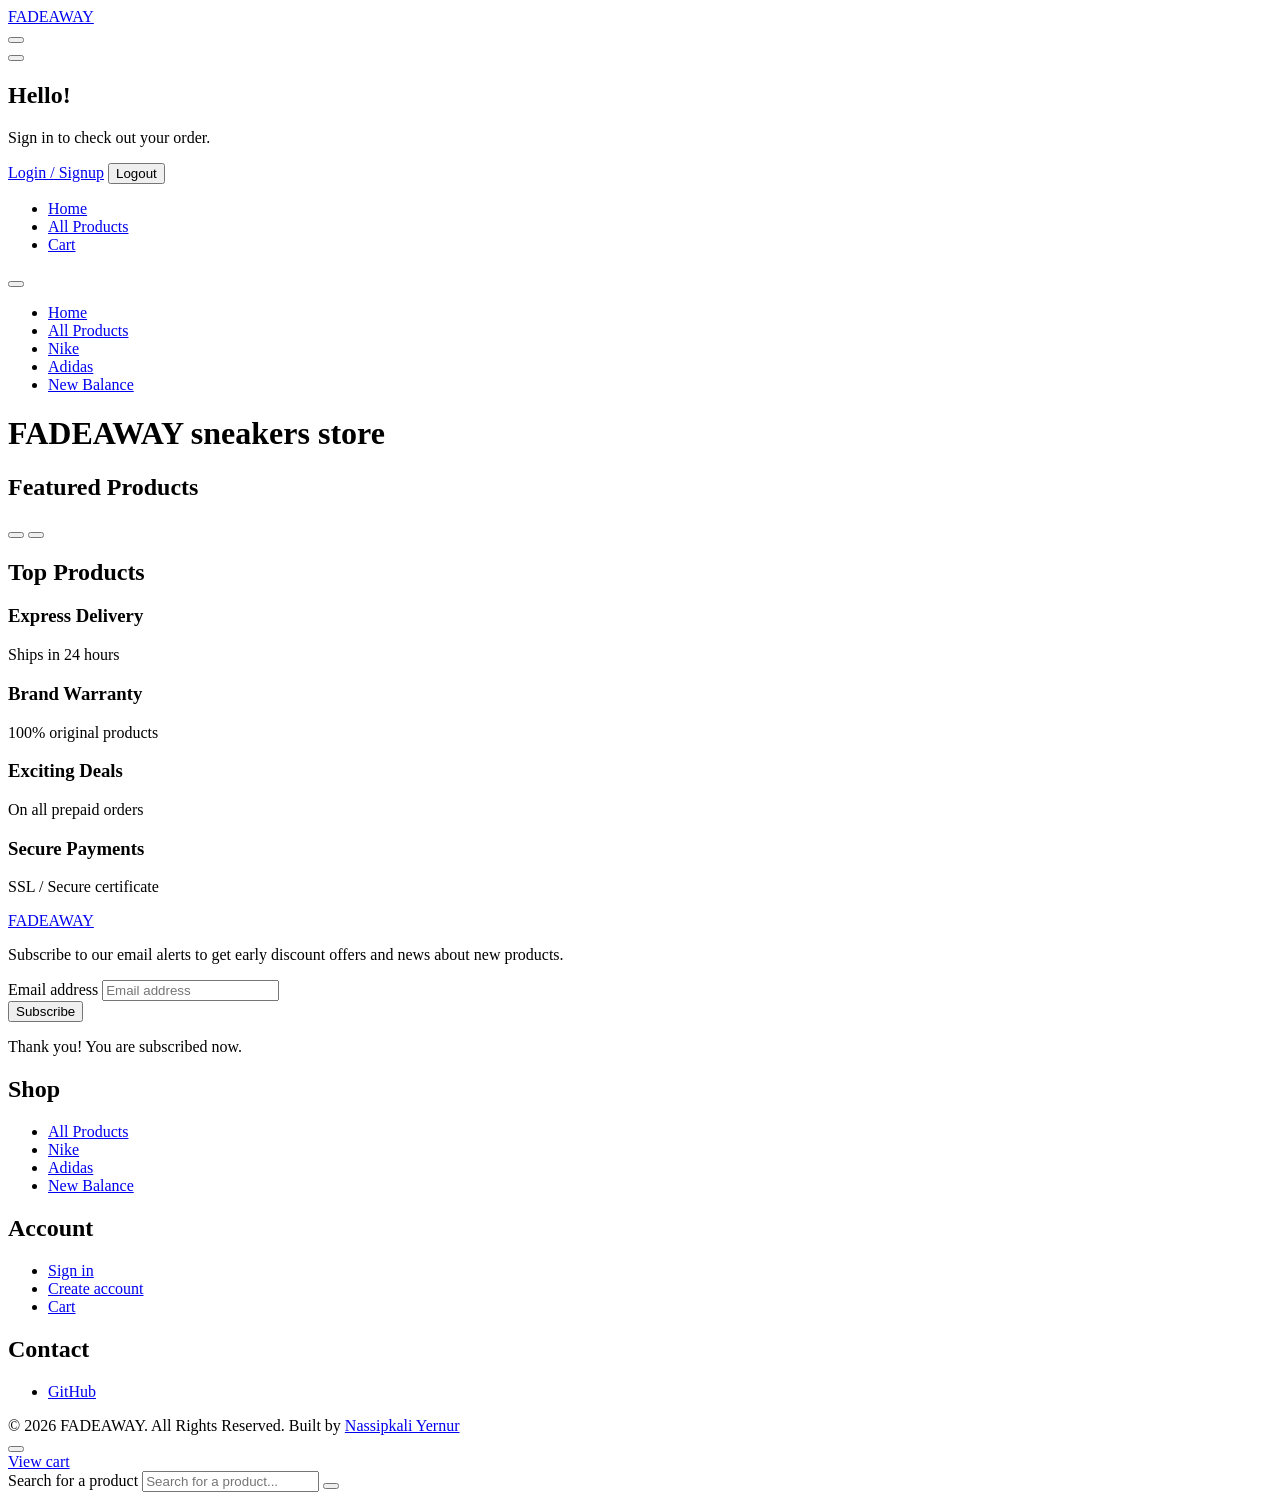
==== fadeaway/index.html @ a8bfda92 "Add home page with carousel and featured products" ====
<!DOCTYPE html>
<html lang="en">
<head>
    <meta charset="UTF-8">
    <meta name="viewport" content="width=device-width, initial-scale=1.0">
    <title>FADEAWAY | Sneakers Store</title>
    <meta name="description" content="FADEAWAY is an online store of original Nike, Adidas and New Balance sneakers.">
    <link rel="icon" href="images/favicon.svg" type="image/svg+xml">
    <link rel="stylesheet" href="lib/bootstrap.min.css">
    <link rel="stylesheet" href="lib/bootstrap-icons.min.css">
    <link rel="stylesheet" href="css/style.css">
</head>
<body class="home">
    <header id="header" class="site-header fixed-top">
        <nav class="navbar navbar-expand-lg p-0">
            <div class="container">
                <a class="navbar-brand logo" href="index.html">FADEAWAY</a>

                <div class="header-icons ms-auto order-lg-3">
                    <button type="button" class="icon-btn" data-bs-toggle="modal" data-bs-target="#searchModal" aria-label="Search">
                        <i class="bi bi-search"></i>
                    </button>
                    <a class="icon-btn" href="cart.html" aria-label="Cart">
                        <i class="bi bi-cart3"></i>
                        <span class="cart-badge" id="cartBadge" style="display: none;">0</span>
                    </a>
                    <div class="dropdown">
                        <button type="button" class="icon-btn" data-bs-toggle="dropdown" aria-expanded="false" aria-label="Account">
                            <i class="bi bi-person"></i>
                        </button>
                        <div class="dropdown-menu dropdown-menu-end user-menu">
                            <h2 id="userGreeting">Hello!</h2>
                            <p id="userHint">Sign in to check out your order.</p>
                            <a class="btn btn-red" id="loginLink" href="login.html">Login / Signup</a>
                            <button type="button" class="btn btn-outline-dark" id="logoutBtn">Logout</button>
                            <ul>
                                <li><a href="index.html">Home</a></li>
                                <li><a href="products.html">All Products</a></li>
                                <li><a href="cart.html">Cart</a></li>
                            </ul>
                        </div>
                    </div>
                </div>

                <button class="navbar-toggler" type="button" data-bs-toggle="collapse" data-bs-target="#mainNav" aria-controls="mainNav" aria-expanded="false" aria-label="Menu">
                    <i class="bi bi-list"></i>
                </button>

                <div class="collapse navbar-collapse order-lg-2" id="mainNav">
                    <ul class="navbar-nav mx-auto">
                        <li class="nav-item"><a class="nav-link active" href="index.html">Home</a></li>
                        <li class="nav-item"><a class="nav-link" href="products.html">All Products</a></li>
                        <li class="nav-item"><a class="nav-link" href="products.html?brand=Nike">Nike</a></li>
                        <li class="nav-item"><a class="nav-link" href="products.html?brand=Adidas">Adidas</a></li>
                        <li class="nav-item"><a class="nav-link" href="products.html?brand=New%20Balance">New Balance</a></li>
                    </ul>
                </div>
            </div>
        </nav>
    </header>

    <main>
        <h1 class="visually-hidden">FADEAWAY sneakers store</h1>

        <section id="hero" class="carousel slide" aria-label="New sneakers">
            <div class="carousel-indicators" id="heroDots"></div>
            <div class="carousel-inner" id="heroSlides"></div>
        </section>

        <section class="section">
            <div class="container">
                <div class="section-head">
                    <h2>Featured Products</h2>
                    <div class="d-flex gap-2">
                        <button type="button" class="featured-arrow" data-direction="-1" aria-label="Previous"><i class="bi bi-arrow-left"></i></button>
                        <button type="button" class="featured-arrow" data-direction="1" aria-label="Next"><i class="bi bi-arrow-right"></i></button>
                    </div>
                </div>
                <div class="featured-row" id="featuredRow"></div>
            </div>
        </section>

        <section class="section pt-0">
            <div class="container">
                <div class="section-head">
                    <h2>Top Products</h2>
                </div>
                <div class="row row-cols-2 row-cols-md-3 row-cols-lg-4 g-3 g-lg-4" id="topProducts"></div>
            </div>
        </section>

        <section class="section services">
            <div class="container">
                <div class="row row-cols-1 row-cols-sm-2 row-cols-lg-4 g-4">
                    <div class="col">
                        <div class="service">
                            <i class="bi bi-truck"></i>
                            <div>
                                <h3>Express Delivery</h3>
                                <p>Ships in 24 hours</p>
                            </div>
                        </div>
                    </div>
                    <div class="col">
                        <div class="service">
                            <i class="bi bi-shield-check"></i>
                            <div>
                                <h3>Brand Warranty</h3>
                                <p>100% original products</p>
                            </div>
                        </div>
                    </div>
                    <div class="col">
                        <div class="service">
                            <i class="bi bi-tags"></i>
                            <div>
                                <h3>Exciting Deals</h3>
                                <p>On all prepaid orders</p>
                            </div>
                        </div>
                    </div>
                    <div class="col">
                        <div class="service">
                            <i class="bi bi-credit-card"></i>
                            <div>
                                <h3>Secure Payments</h3>
                                <p>SSL / Secure certificate</p>
                            </div>
                        </div>
                    </div>
                </div>
            </div>
        </section>
    </main>

    <footer class="site-footer">
        <div class="container">
            <div class="row g-4">
                <div class="col-12 col-lg-5">
                    <a class="logo" href="index.html">FADEAWAY</a>
                    <p class="mt-3">Subscribe to our email alerts to get early discount offers and news about new products.</p>
                    <form class="subscribe-form" id="subscribeForm" novalidate>
                        <div class="row g-2">
                            <div class="col-12 col-sm-8">
                                <label class="visually-hidden" for="subscribeEmail">Email address</label>
                                <input type="email" class="form-control" id="subscribeEmail" placeholder="Email address" autocomplete="email">
                                <div class="invalid-feedback"></div>
                            </div>
                            <div class="col-12 col-sm-4">
                                <button type="submit" class="btn btn-red w-100">Subscribe</button>
                            </div>
                        </div>
                    </form>
                    <p id="subscribeOk">Thank you! You are subscribed now.</p>
                </div>
                <div class="col-6 col-md-4 col-lg-2 offset-lg-1">
                    <h2>Shop</h2>
                    <ul>
                        <li><a href="products.html">All Products</a></li>
                        <li><a href="products.html?brand=Nike">Nike</a></li>
                        <li><a href="products.html?brand=Adidas">Adidas</a></li>
                        <li><a href="products.html?brand=New%20Balance">New Balance</a></li>
                    </ul>
                </div>
                <div class="col-6 col-md-4 col-lg-2">
                    <h2>Account</h2>
                    <ul>
                        <li><a href="login.html">Sign in</a></li>
                        <li><a href="login.html#register">Create account</a></li>
                        <li><a href="cart.html">Cart</a></li>
                    </ul>
                </div>
                <div class="col-12 col-md-4 col-lg-2">
                    <h2>Contact</h2>
                    <ul>
                        <li><a href="https://github.com/nassipkaliv" target="_blank" rel="noopener">GitHub</a></li>
                    </ul>
                </div>
            </div>
            <div class="footer-bottom">
                <span>&copy; <span id="year">2026</span> FADEAWAY. All Rights Reserved.</span>
                <span>Built by <a href="https://github.com/nassipkaliv" target="_blank" rel="noopener">Nassipkali Yernur</a></span>
            </div>
        </div>
    </footer>

    <button type="button" id="backTop" aria-label="Back to top"><i class="bi bi-arrow-up"></i></button>

    <div class="toast-container position-fixed bottom-0 start-0 p-3">
        <div class="toast" id="cartToast" role="status" aria-live="polite" data-bs-delay="2500">
            <div class="d-flex align-items-center gap-3 p-3">
                <i class="bi bi-check-circle-fill"></i>
                <span class="flex-grow-1" id="toastText"></span>
                <a href="cart.html">View cart</a>
            </div>
        </div>
    </div>

    <div class="modal fade" id="searchModal" tabindex="-1" aria-label="Search products" aria-hidden="true">
        <div class="modal-dialog modal-lg">
            <div class="modal-content">
                <form class="search-box" id="searchForm" role="search">
                    <i class="bi bi-search"></i>
                    <label class="visually-hidden" for="searchInput">Search for a product</label>
                    <input type="search" class="form-control" id="searchInput" placeholder="Search for a product..." autocomplete="off">
                    <button type="button" class="btn-close" data-bs-dismiss="modal" aria-label="Close"></button>
                </form>
                <div id="searchResults"></div>
            </div>
        </div>
    </div>

    <script src="lib/jquery-3.7.1.min.js"></script>
    <script src="lib/bootstrap.bundle.min.js"></script>
    <script src="js/products.js"></script>
    <script src="js/main.js"></script>
    <script src="js/home.js"></script>
</body>
</html>
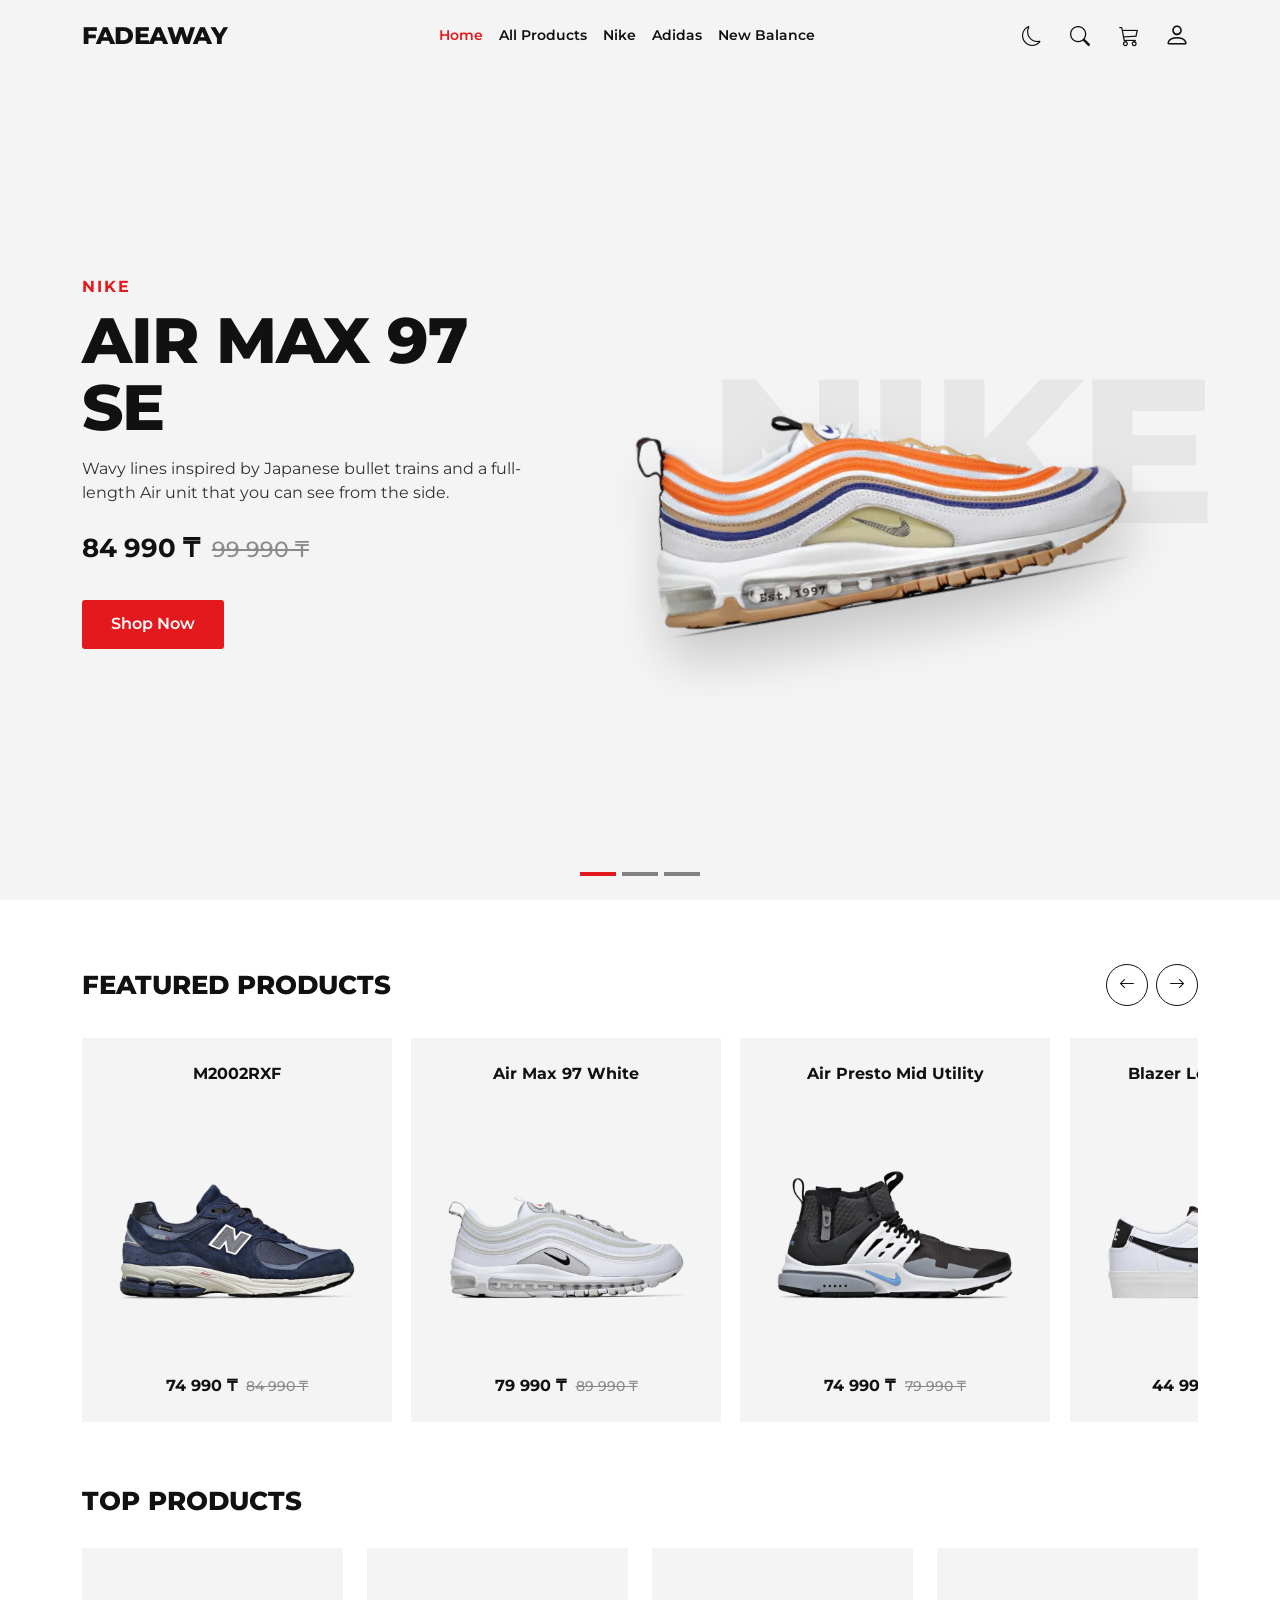
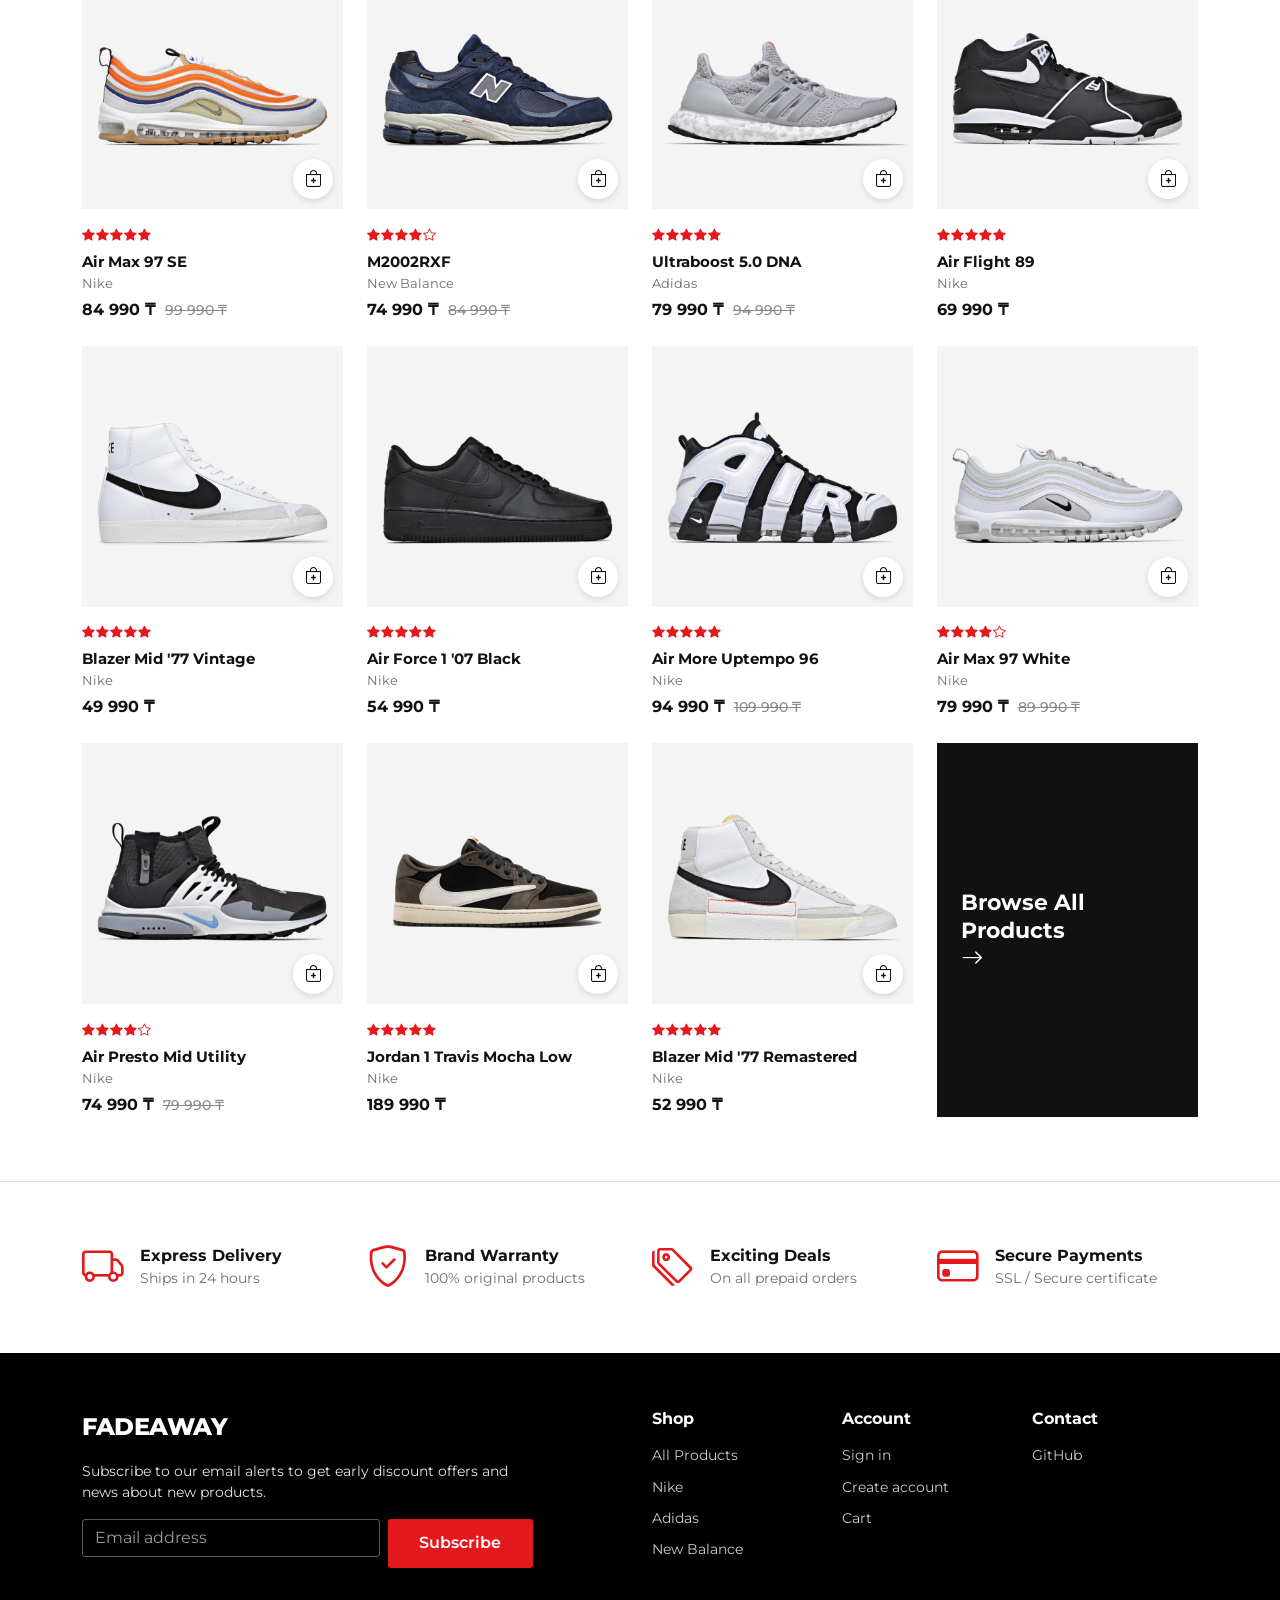
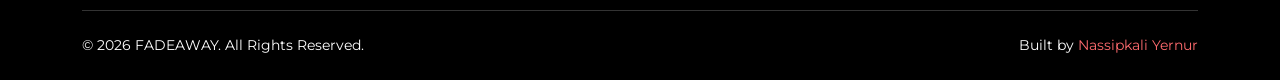
==== commit dab286a9: "upd" ====
--- a/fadeaway/index.html
+++ b/fadeaway/index.html
@@ -6,33 +6,42 @@
     <title>FADEAWAY | Sneakers Store</title>
     <meta name="description" content="FADEAWAY is an online store of original Nike, Adidas and New Balance sneakers.">
     <link rel="icon" href="images/favicon.svg" type="image/svg+xml">
+    <script>
+        if (localStorage.getItem('fadeaway-theme') === 'dark') {
+            document.documentElement.setAttribute('data-bs-theme', 'dark');
+        }
+    </script>
     <link rel="stylesheet" href="lib/bootstrap.min.css">
     <link rel="stylesheet" href="lib/bootstrap-icons.min.css">
     <link rel="stylesheet" href="css/style.css">
 </head>
 <body class="home">
+    <a class="skip-link visually-hidden-focusable" href="#main">Skip to main content</a>
     <header id="header" class="site-header fixed-top">
         <nav class="navbar navbar-expand-lg p-0">
             <div class="container">
                 <a class="navbar-brand logo" href="index.html">FADEAWAY</a>
 
                 <div class="header-icons ms-auto order-lg-3">
+                    <button type="button" class="icon-btn" id="themeBtn" aria-label="Switch to dark mode">
+                        <i class="bi bi-moon" aria-hidden="true"></i>
+                    </button>
                     <button type="button" class="icon-btn" data-bs-toggle="modal" data-bs-target="#searchModal" aria-label="Search">
-                        <i class="bi bi-search"></i>
+                        <i class="bi bi-search" aria-hidden="true"></i>
                     </button>
                     <a class="icon-btn" href="cart.html" aria-label="Cart">
-                        <i class="bi bi-cart3"></i>
+                        <i class="bi bi-cart3" aria-hidden="true"></i>
                         <span class="cart-badge" id="cartBadge" style="display: none;">0</span>
                     </a>
                     <div class="dropdown">
                         <button type="button" class="icon-btn" data-bs-toggle="dropdown" aria-expanded="false" aria-label="Account">
-                            <i class="bi bi-person"></i>
+                            <i class="bi bi-person" aria-hidden="true"></i>
                         </button>
                         <div class="dropdown-menu dropdown-menu-end user-menu">
                             <h2 id="userGreeting">Hello!</h2>
                             <p id="userHint">Sign in to check out your order.</p>
                             <a class="btn btn-red" id="loginLink" href="login.html">Login / Signup</a>
-                            <button type="button" class="btn btn-outline-dark" id="logoutBtn">Logout</button>
+                            <button type="button" class="btn btn-line" id="logoutBtn">Logout</button>
                             <ul>
                                 <li><a href="index.html">Home</a></li>
                                 <li><a href="products.html">All Products</a></li>
@@ -43,12 +52,12 @@
                 </div>
 
                 <button class="navbar-toggler" type="button" data-bs-toggle="collapse" data-bs-target="#mainNav" aria-controls="mainNav" aria-expanded="false" aria-label="Menu">
-                    <i class="bi bi-list"></i>
+                    <i class="bi bi-list" aria-hidden="true"></i>
                 </button>
 
                 <div class="collapse navbar-collapse order-lg-2" id="mainNav">
                     <ul class="navbar-nav mx-auto">
-                        <li class="nav-item"><a class="nav-link active" href="index.html">Home</a></li>
+                        <li class="nav-item"><a class="nav-link active" aria-current="page" href="index.html">Home</a></li>
                         <li class="nav-item"><a class="nav-link" href="products.html">All Products</a></li>
                         <li class="nav-item"><a class="nav-link" href="products.html?brand=Nike">Nike</a></li>
                         <li class="nav-item"><a class="nav-link" href="products.html?brand=Adidas">Adidas</a></li>
@@ -59,8 +68,7 @@
         </nav>
     </header>
 
-    <main>
-        <h1 class="visually-hidden">FADEAWAY sneakers store</h1>
+    <main id="main">
 
         <section id="hero" class="carousel slide" aria-label="New sneakers">
             <div class="carousel-indicators" id="heroDots"></div>
@@ -72,8 +80,8 @@
                 <div class="section-head">
                     <h2>Featured Products</h2>
                     <div class="d-flex gap-2">
-                        <button type="button" class="featured-arrow" data-direction="-1" aria-label="Previous"><i class="bi bi-arrow-left"></i></button>
-                        <button type="button" class="featured-arrow" data-direction="1" aria-label="Next"><i class="bi bi-arrow-right"></i></button>
+                        <button type="button" class="featured-arrow" data-direction="-1" aria-label="Previous"><i class="bi bi-arrow-left" aria-hidden="true"></i></button>
+                        <button type="button" class="featured-arrow" data-direction="1" aria-label="Next"><i class="bi bi-arrow-right" aria-hidden="true"></i></button>
                     </div>
                 </div>
                 <div class="featured-row" id="featuredRow"></div>
@@ -94,7 +102,7 @@
                 <div class="row row-cols-1 row-cols-sm-2 row-cols-lg-4 g-4">
                     <div class="col">
                         <div class="service">
-                            <i class="bi bi-truck"></i>
+                            <i class="bi bi-truck" aria-hidden="true"></i>
                             <div>
                                 <h3>Express Delivery</h3>
                                 <p>Ships in 24 hours</p>
@@ -103,7 +111,7 @@
                     </div>
                     <div class="col">
                         <div class="service">
-                            <i class="bi bi-shield-check"></i>
+                            <i class="bi bi-shield-check" aria-hidden="true"></i>
                             <div>
                                 <h3>Brand Warranty</h3>
                                 <p>100% original products</p>
@@ -112,7 +120,7 @@
                     </div>
                     <div class="col">
                         <div class="service">
-                            <i class="bi bi-tags"></i>
+                            <i class="bi bi-tags" aria-hidden="true"></i>
                             <div>
                                 <h3>Exciting Deals</h3>
                                 <p>On all prepaid orders</p>
@@ -121,7 +129,7 @@
                     </div>
                     <div class="col">
                         <div class="service">
-                            <i class="bi bi-credit-card"></i>
+                            <i class="bi bi-credit-card" aria-hidden="true"></i>
                             <div>
                                 <h3>Secure Payments</h3>
                                 <p>SSL / Secure certificate</p>
@@ -143,8 +151,8 @@
                         <div class="row g-2">
                             <div class="col-12 col-sm-8">
                                 <label class="visually-hidden" for="subscribeEmail">Email address</label>
-                                <input type="email" class="form-control" id="subscribeEmail" placeholder="Email address" autocomplete="email">
-                                <div class="invalid-feedback"></div>
+                                <input type="email" class="form-control" id="subscribeEmail" placeholder="Email address" autocomplete="email" aria-describedby="subscribeEmailError">
+                                <div class="invalid-feedback" id="subscribeEmailError"></div>
                             </div>
                             <div class="col-12 col-sm-4">
                                 <button type="submit" class="btn btn-red w-100">Subscribe</button>
@@ -184,14 +192,14 @@
         </div>
     </footer>
 
-    <button type="button" id="backTop" aria-label="Back to top"><i class="bi bi-arrow-up"></i></button>
+    <button type="button" id="backTop" aria-label="Back to top"><i class="bi bi-arrow-up" aria-hidden="true"></i></button>
 
     <div class="toast-container position-fixed bottom-0 start-0 p-3">
-        <div class="toast" id="cartToast" role="status" aria-live="polite" data-bs-delay="2500">
+        <div class="toast" id="siteToast" role="status" aria-live="polite" data-bs-delay="2500">
             <div class="d-flex align-items-center gap-3 p-3">
-                <i class="bi bi-check-circle-fill"></i>
+                <i class="bi bi-check-circle-fill" id="toastIcon" aria-hidden="true"></i>
                 <span class="flex-grow-1" id="toastText"></span>
-                <a href="cart.html">View cart</a>
+                <a href="cart.html" id="toastLink">View cart</a>
             </div>
         </div>
     </div>
@@ -200,12 +208,12 @@
         <div class="modal-dialog modal-lg">
             <div class="modal-content">
                 <form class="search-box" id="searchForm" role="search">
-                    <i class="bi bi-search"></i>
+                    <i class="bi bi-search" aria-hidden="true"></i>
                     <label class="visually-hidden" for="searchInput">Search for a product</label>
                     <input type="search" class="form-control" id="searchInput" placeholder="Search for a product..." autocomplete="off">
                     <button type="button" class="btn-close" data-bs-dismiss="modal" aria-label="Close"></button>
                 </form>
-                <div id="searchResults"></div>
+                <div id="searchResults" aria-live="polite"></div>
             </div>
         </div>
     </div>
--- a/fadeaway/css/style.css
+++ b/fadeaway/css/style.css
@@ -0,0 +1,1399 @@
+@font-face {
+    font-family: "Montserrat";
+    src: url("../lib/fonts/montserrat.woff2") format("woff2");
+    font-weight: 100 900;
+    font-display: swap;
+}
+
+:root {
+    --red: #e3191e;
+    --red-dark: #b91318;
+    --bg: #ffffff;
+    --ink: #111111;
+    --text: #323232;
+    --muted: #6f6f6f;
+    --tile: #f4f4f4;
+    --line: #e4e4e4;
+    --hover: rgba(0, 0, 0, 0.06);
+    --green: #157a3c;
+    --header-height: 72px;
+}
+
+[data-bs-theme="dark"] {
+    --bg: #121212;
+    --ink: #f2f2f2;
+    --text: #d6d6d6;
+    --muted: #a3a3a3;
+    --tile: #1f1f1f;
+    --line: #2e2e2e;
+    --hover: rgba(255, 255, 255, 0.08);
+    --green: #5fd38d;
+}
+
+body {
+    font-family: "Montserrat", Helvetica, Arial, sans-serif;
+    color: var(--text);
+    background: var(--bg);
+    transition: background 0.2s, color 0.2s;
+}
+
+.skip-link:focus {
+    position: fixed;
+    top: 10px;
+    left: 10px;
+    z-index: 2000;
+    padding: 0.6rem 1rem;
+    background: var(--red);
+    color: #fff;
+    font-weight: 600;
+}
+
+.icon-btn:focus-visible,
+.add-btn:focus-visible,
+.featured-arrow:focus-visible,
+.thumb:focus-visible,
+.remove-btn:focus-visible,
+.navbar-toggler:focus-visible,
+.quantity-box button:focus-visible,
+#backTop:focus-visible {
+    outline: 2px solid var(--red);
+    outline-offset: 2px;
+}
+
+::selection {
+    background: var(--red);
+    color: #fff;
+}
+
+a {
+    color: inherit;
+    text-decoration: none;
+}
+
+a:hover {
+    color: var(--red);
+}
+
+h1,
+h2,
+h3 {
+    color: var(--ink);
+    font-weight: 800;
+}
+
+del {
+    margin-left: 0.3rem;
+    color: #8a8a8a;
+    font-size: 0.85em;
+    font-weight: 500;
+}
+
+.section {
+    padding: 64px 0;
+}
+
+.section-head {
+    display: flex;
+    justify-content: space-between;
+    align-items: center;
+    margin-bottom: 2rem;
+}
+
+.section-head h2 {
+    margin: 0;
+    font-size: 1.6rem;
+    text-transform: uppercase;
+}
+
+.btn-red {
+    padding: 0.8rem 1.8rem;
+    border: none;
+    border-radius: 3px;
+    background: var(--red);
+    color: #fff;
+    font-weight: 600;
+    transition: background 0.2s;
+}
+
+.btn-line {
+    border: 1px solid var(--ink);
+    color: var(--ink);
+    font-weight: 500;
+}
+
+.btn-line:hover,
+.btn-line:focus-visible {
+    background: var(--ink);
+    color: var(--bg);
+}
+
+.btn-red:hover,
+.btn-red:focus-visible,
+.btn-red:active {
+    background: var(--red-dark) !important;
+    color: #fff !important;
+}
+
+.form-control:focus,
+.form-select:focus {
+    border-color: var(--ink);
+    box-shadow: 0 0 0 0.2rem rgba(17, 17, 17, 0.12);
+}
+
+.form-check-input:checked {
+    background-color: var(--red);
+    border-color: var(--red);
+}
+
+.form-check-input:focus {
+    border-color: var(--red);
+    box-shadow: 0 0 0 0.2rem rgba(227, 25, 30, 0.2);
+}
+
+.form-range::-webkit-slider-thumb {
+    background: var(--red);
+}
+
+.form-range::-moz-range-thumb {
+    background: var(--red);
+}
+
+.form-range:focus::-webkit-slider-thumb {
+    box-shadow: 0 0 0 0.2rem rgba(227, 25, 30, 0.25);
+}
+
+.stars {
+    color: var(--red);
+    font-size: 0.8rem;
+    letter-spacing: 1px;
+}
+
+
+.site-header {
+    background: var(--bg);
+    box-shadow: 0 1px 0 var(--line);
+    transition: background 0.2s, box-shadow 0.2s;
+}
+
+.home .site-header:not(.scrolled):not(.menu-open) {
+    background: transparent;
+    box-shadow: none;
+}
+
+.navbar {
+    min-height: var(--header-height);
+}
+
+.logo {
+    color: var(--ink);
+    font-size: 1.5rem;
+    font-weight: 800;
+    letter-spacing: -0.5px;
+}
+
+.navbar-nav .nav-link {
+    padding: 0.5rem 1rem;
+    color: var(--ink);
+    font-size: 0.9rem;
+    font-weight: 600;
+}
+
+.navbar-nav .nav-link:hover,
+.navbar-nav .nav-link.active {
+    color: var(--red);
+}
+
+.navbar-toggler {
+    margin-left: 0.5rem;
+    border: none;
+    color: var(--ink);
+    font-size: 1.6rem;
+}
+
+.navbar-toggler:focus:not(:focus-visible) {
+    box-shadow: none;
+}
+
+.header-icons {
+    display: flex;
+    align-items: center;
+    gap: 0.4rem;
+}
+
+.icon-btn {
+    position: relative;
+    display: inline-flex;
+    align-items: center;
+    justify-content: center;
+    width: 42px;
+    height: 42px;
+    padding: 0;
+    border: none;
+    border-radius: 50%;
+    background: none;
+    color: var(--ink);
+    font-size: 1.25rem;
+    transition: background 0.2s;
+}
+
+.icon-btn .bi-person {
+    font-size: 1.6rem;
+}
+
+.icon-btn:hover {
+    background: var(--hover);
+    color: var(--ink);
+}
+
+.cart-badge {
+    position: absolute;
+    top: 1px;
+    right: 0;
+    display: inline-flex;
+    align-items: center;
+    justify-content: center;
+    min-width: 19px;
+    height: 19px;
+    padding: 0 4px;
+    border-radius: 10px;
+    background: var(--red);
+    color: #fff;
+    font-size: 0.7rem;
+    font-weight: 700;
+}
+
+.user-menu {
+    width: 260px;
+    padding: 1.2rem;
+    border: 1px solid var(--line);
+    border-radius: 4px;
+    box-shadow: 0 12px 30px rgba(0, 0, 0, 0.12);
+    font-size: 0.9rem;
+}
+
+.user-menu h2 {
+    margin-bottom: 0.3rem;
+    font-size: 1rem;
+    font-weight: 700;
+}
+
+.user-menu p {
+    margin-bottom: 0.9rem;
+    color: var(--muted);
+    font-size: 0.8rem;
+}
+
+.user-menu .btn {
+    width: 100%;
+    padding: 0.6rem 1rem;
+    font-size: 0.85rem;
+}
+
+.user-menu ul {
+    margin: 0.9rem 0 0;
+    padding: 0.9rem 0 0;
+    border-top: 1px solid var(--line);
+    list-style: none;
+}
+
+.user-menu li + li {
+    margin-top: 0.5rem;
+}
+
+#logoutBtn {
+    display: none;
+}
+
+
+.page {
+    padding-top: calc(var(--header-height) + 2rem);
+}
+
+
+#hero {
+    background: var(--tile);
+    overflow: hidden;
+}
+
+.hero-row {
+    position: relative;
+    min-height: 100vh;
+    padding: calc(var(--header-height) + 1.5rem) 0 4.5rem;
+}
+
+.hero-row::before {
+    content: attr(data-word);
+    position: absolute;
+    top: 50%;
+    right: 0;
+    width: auto;
+    padding: 0;
+    transform: translateY(-50%);
+    color: var(--ink);
+    font-size: clamp(6rem, 16vw, 16rem);
+    font-weight: 800;
+    letter-spacing: -0.03em;
+    line-height: 1;
+    text-transform: uppercase;
+    opacity: 0.05;
+    pointer-events: none;
+    white-space: nowrap;
+}
+
+.hero-row > div {
+    position: relative;
+}
+
+.hero-brand {
+    margin-bottom: 0.5rem;
+    color: var(--red);
+    font-size: 1rem;
+    font-weight: 700;
+    text-transform: uppercase;
+    letter-spacing: 2px;
+}
+
+.hero-title {
+    margin-bottom: 1rem;
+    font-size: clamp(2.2rem, 5vw, 4.2rem);
+    line-height: 1.05;
+    letter-spacing: -1px;
+    text-transform: uppercase;
+}
+
+.hero-description {
+    max-width: 440px;
+    margin-bottom: 1.5rem;
+    color: var(--text);
+}
+
+.hero-price {
+    margin-bottom: 2rem;
+    color: var(--ink);
+    font-size: 1.6rem;
+    font-weight: 700;
+}
+
+.hero-photo {
+    width: 100%;
+    max-width: 720px;
+    transform: rotate(-10deg);
+    filter: drop-shadow(0 30px 25px rgba(0, 0, 0, 0.18));
+}
+
+.carousel-item.active .hero-photo,
+.carousel-item-next .hero-photo,
+.carousel-item-prev .hero-photo {
+    animation: sneakerIn 0.7s ease-out both;
+}
+
+@keyframes sneakerIn {
+    from {
+        opacity: 0;
+        transform: translateX(80px) rotate(4deg);
+    }
+    to {
+        opacity: 1;
+        transform: translateX(0) rotate(-10deg);
+    }
+}
+
+#hero .carousel-indicators {
+    margin-bottom: 1.5rem;
+}
+
+#hero .carousel-indicators button {
+    width: 36px;
+    height: 4px;
+    border: none;
+    background: var(--ink);
+}
+
+#hero .carousel-indicators .active {
+    background: var(--red);
+}
+
+
+.featured-arrow {
+    width: 42px;
+    height: 42px;
+    border: 1px solid var(--ink);
+    border-radius: 50%;
+    background: none;
+    color: var(--ink);
+    transition: background 0.2s, color 0.2s;
+}
+
+.featured-arrow:hover {
+    background: var(--ink);
+    color: var(--bg);
+}
+
+.featured-row {
+    display: flex;
+    gap: 1.2rem;
+    overflow-x: auto;
+    scrollbar-width: none;
+}
+
+.featured-row::-webkit-scrollbar {
+    display: none;
+}
+
+.featured-item {
+    flex: 0 0 310px;
+    padding: 1.5rem;
+    background: var(--tile);
+    color: var(--ink);
+    text-align: center;
+}
+
+.featured-title {
+    display: block;
+    font-weight: 700;
+}
+
+.featured-item img {
+    display: block;
+    width: 100%;
+    margin: 0.8rem 0;
+    transform: scale(1.2);
+    transition: transform 0.25s;
+}
+
+.featured-item:hover img {
+    transform: scale(1.25) translateY(-6px) rotate(-5deg);
+}
+
+
+.product-card {
+    height: 100%;
+}
+
+.product-photo {
+    position: relative;
+    margin-bottom: 0.8rem;
+    background: var(--tile);
+    overflow: hidden;
+}
+
+.product-photo img {
+    display: block;
+    width: 100%;
+    aspect-ratio: 1;
+    object-fit: contain;
+    transform: scale(1.18);
+    transition: transform 0.25s;
+}
+
+.product-card:hover .product-photo img {
+    transform: scale(1.22) translateY(-6px) rotate(-5deg);
+}
+
+.add-btn {
+    position: absolute;
+    right: 10px;
+    bottom: 10px;
+    width: 40px;
+    height: 40px;
+    border: none;
+    border-radius: 50%;
+    background: var(--bg);
+    color: var(--ink);
+    font-size: 1.05rem;
+    box-shadow: 0 2px 6px rgba(0, 0, 0, 0.12);
+    transition: background 0.2s, color 0.2s;
+}
+
+.add-btn:hover {
+    background: var(--red);
+    color: #fff;
+}
+
+.product-title {
+    margin: 0.35rem 0 0.15rem;
+    font-size: 0.95rem;
+    font-weight: 700;
+    line-height: 1.3;
+}
+
+.product-brand {
+    margin-bottom: 0.3rem;
+    color: var(--muted);
+    font-size: 0.8rem;
+}
+
+.product-price {
+    margin: 0;
+    color: var(--ink);
+    font-size: 1rem;
+    font-weight: 700;
+}
+
+.browse-card {
+    display: flex;
+    flex-direction: column;
+    justify-content: center;
+    height: 100%;
+    min-height: 200px;
+    padding: 1.5rem;
+    background: #111111;
+    color: #fff;
+    font-size: 1.4rem;
+    font-weight: 700;
+    line-height: 1.25;
+    transition: background 0.2s;
+}
+
+.browse-card:hover,
+[data-bs-theme="dark"] .browse-card {
+    background: var(--red);
+    color: #fff;
+}
+
+[data-bs-theme="dark"] .browse-card:hover {
+    background: var(--red-dark);
+}
+
+
+.services {
+    border-top: 1px solid var(--line);
+}
+
+.service {
+    display: flex;
+    align-items: center;
+    gap: 1rem;
+}
+
+.service i {
+    color: var(--red);
+    font-size: 2.6rem;
+    line-height: 1;
+}
+
+.service h3 {
+    margin-bottom: 0.2rem;
+    font-size: 1rem;
+    font-weight: 700;
+}
+
+.service p {
+    margin: 0;
+    color: var(--muted);
+    font-size: 0.85rem;
+}
+
+
+.shop-top {
+    display: flex;
+    flex-wrap: wrap;
+    justify-content: space-between;
+    align-items: center;
+    gap: 1rem;
+    margin-bottom: 1.5rem;
+}
+
+.shop-top h1 {
+    margin: 0;
+    font-size: 1.8rem;
+    text-transform: uppercase;
+}
+
+#productCount {
+    color: var(--muted);
+    font-size: 0.9rem;
+}
+
+#sortSelect {
+    width: auto;
+    font-size: 0.9rem;
+}
+
+#searchNote {
+    display: none;
+    margin-bottom: 1.5rem;
+    padding: 0.7rem 1rem;
+    background: var(--tile);
+    font-size: 0.9rem;
+}
+
+.filter-block {
+    padding-bottom: 1.3rem;
+    margin-bottom: 1.3rem;
+    border-bottom: 1px solid var(--line);
+}
+
+.filter-block h2 {
+    margin-bottom: 0.8rem;
+    font-size: 0.95rem;
+    font-weight: 700;
+}
+
+.filter-block .form-check {
+    margin-bottom: 0.4rem;
+    font-size: 0.9rem;
+}
+
+#noResults,
+.empty-state {
+    padding: 4rem 1rem;
+    text-align: center;
+}
+
+#noResults {
+    display: none;
+}
+
+.empty-state i {
+    color: var(--red);
+    font-size: 4rem;
+}
+
+.empty-state h1,
+.empty-state h2 {
+    margin: 1rem 0 1.5rem;
+    font-size: 1.5rem;
+}
+
+.filter-toggle {
+    width: 100%;
+    margin-bottom: 1rem;
+    font-weight: 600;
+}
+
+@media (max-width: 991.98px) {
+    #filters {
+        display: none;
+        margin-bottom: 1.5rem;
+    }
+}
+
+@media (min-width: 992px) {
+    #filters {
+        display: block !important;
+        position: sticky;
+        top: calc(var(--header-height) + 1.5rem);
+    }
+}
+
+
+.breadcrumb {
+    margin-bottom: 1.5rem;
+    font-size: 0.85rem;
+}
+
+.breadcrumb-item.active {
+    color: var(--muted);
+}
+
+.main-photo {
+    display: flex;
+    align-items: center;
+    height: 100%;
+    background: var(--tile);
+}
+
+.main-photo img {
+    display: block;
+    width: 100%;
+    aspect-ratio: 1;
+    object-fit: contain;
+}
+
+.thumbs {
+    display: flex;
+    flex-direction: column;
+    gap: 0.6rem;
+}
+
+.thumb {
+    padding: 0.3rem;
+    border: 2px solid transparent;
+    background: var(--tile);
+    transition: border-color 0.2s;
+}
+
+.thumb:hover {
+    border-color: var(--line);
+}
+
+.thumb.active {
+    border-color: var(--ink);
+}
+
+.thumb img {
+    display: block;
+    width: 100%;
+    aspect-ratio: 1;
+    object-fit: contain;
+}
+
+@media (max-width: 767.98px) {
+    .thumbs {
+        flex-direction: row;
+        overflow-x: auto;
+    }
+
+    .thumb {
+        flex: 0 0 70px;
+    }
+}
+
+.detail-brand {
+    margin-bottom: 0.3rem;
+    color: var(--red);
+    font-size: 0.85rem;
+    font-weight: 700;
+    letter-spacing: 2px;
+    text-transform: uppercase;
+}
+
+.detail-title {
+    margin-bottom: 0.6rem;
+    font-size: clamp(1.7rem, 3vw, 2.4rem);
+    line-height: 1.1;
+    text-transform: uppercase;
+}
+
+.detail-price {
+    margin: 1.3rem 0 0.3rem;
+    color: var(--ink);
+    font-size: 1.8rem;
+    font-weight: 700;
+}
+
+.detail-saved {
+    margin-bottom: 0.3rem;
+    color: var(--green);
+    font-size: 0.9rem;
+    font-weight: 600;
+}
+
+.in-stock {
+    display: inline-block;
+    margin-top: 0.5rem;
+    color: var(--green);
+    font-size: 0.85rem;
+    font-weight: 600;
+}
+
+.detail-description {
+    margin: 1.3rem 0;
+    padding: 1.3rem 0;
+    border-top: 1px solid var(--line);
+    border-bottom: 1px solid var(--line);
+    line-height: 1.7;
+}
+
+.buy-row {
+    display: flex;
+    flex-wrap: wrap;
+    align-items: center;
+    gap: 1rem;
+}
+
+.buy-row .btn-red {
+    flex: 1 1 200px;
+}
+
+.quantity-box {
+    display: inline-flex;
+    align-items: center;
+    border: 1px solid var(--line);
+    border-radius: 3px;
+}
+
+.quantity-box button {
+    width: 40px;
+    height: 44px;
+    border: none;
+    background: none;
+    color: var(--ink);
+    font-size: 1.1rem;
+}
+
+.quantity-box button:hover {
+    background: var(--tile);
+}
+
+.quantity-box span {
+    min-width: 34px;
+    font-weight: 600;
+    text-align: center;
+}
+
+.detail-perks {
+    margin: 1.5rem 0 0;
+    padding: 0;
+    list-style: none;
+    font-size: 0.88rem;
+}
+
+.detail-perks li {
+    margin-bottom: 0.4rem;
+}
+
+.detail-perks i {
+    margin-right: 0.5rem;
+    color: var(--red);
+}
+
+.detail-tabs .nav-link {
+    border: none;
+    border-bottom: 3px solid transparent;
+    color: var(--muted);
+    font-weight: 600;
+}
+
+.detail-tabs .nav-link.active {
+    border-bottom-color: var(--red);
+    color: var(--ink);
+}
+
+.tab-content {
+    padding-top: 1.5rem;
+}
+
+.spec-table {
+    max-width: 520px;
+    margin: 0;
+}
+
+.spec-table th {
+    width: 40%;
+    color: var(--muted);
+    font-weight: 500;
+}
+
+.spec-table td {
+    font-weight: 600;
+}
+
+
+.cart-title {
+    margin-bottom: 1.5rem;
+    font-size: 1.8rem;
+    text-transform: uppercase;
+}
+
+.cart-item {
+    position: relative;
+    display: flex;
+    gap: 1.2rem;
+    padding: 1.2rem 0;
+    border-bottom: 1px solid var(--line);
+}
+
+.cart-item:first-child {
+    padding-top: 0;
+}
+
+.cart-photo {
+    flex: 0 0 150px;
+    height: 150px;
+    padding: 0.6rem;
+    background: var(--tile);
+}
+
+.cart-photo img {
+    width: 100%;
+    height: 100%;
+    object-fit: contain;
+    transform: scale(1.2);
+}
+
+.cart-info {
+    padding-right: 2.5rem;
+}
+
+.cart-info h3 {
+    margin-bottom: 0.15rem;
+    font-size: 1.05rem;
+    font-weight: 700;
+}
+
+.cart-info .product-price {
+    margin-bottom: 0.7rem;
+}
+
+.remove-btn {
+    position: absolute;
+    top: 1.2rem;
+    right: 0;
+    border: none;
+    background: none;
+    color: var(--muted);
+    font-size: 1.1rem;
+    transition: color 0.2s;
+}
+
+.cart-item:first-child .remove-btn {
+    top: 0;
+}
+
+.remove-btn:hover {
+    color: var(--red);
+}
+
+.summary {
+    padding: 1.5rem;
+    background: var(--tile);
+}
+
+@media (min-width: 992px) {
+    .summary {
+        position: sticky;
+        top: calc(var(--header-height) + 1.5rem);
+    }
+}
+
+.summary h2 {
+    margin-bottom: 1.3rem;
+    font-size: 1.15rem;
+    font-weight: 700;
+}
+
+.summary h2 span {
+    color: var(--muted);
+    font-size: 0.85rem;
+    font-weight: 500;
+}
+
+.summary-row {
+    display: flex;
+    justify-content: space-between;
+    margin-bottom: 0.8rem;
+    font-size: 0.92rem;
+}
+
+.summary-row b {
+    font-weight: 600;
+}
+
+.summary-green {
+    color: var(--green);
+}
+
+.summary-total {
+    padding-top: 1rem;
+    margin: 1.2rem 0;
+    border-top: 1px solid var(--line);
+    color: var(--ink);
+    font-size: 1.15rem;
+    font-weight: 700;
+}
+
+.summary-total b {
+    font-weight: 800;
+}
+
+.summary .btn-red {
+    width: 100%;
+}
+
+#orderDone {
+    display: none;
+    padding: 1.5rem 0.5rem;
+    text-align: center;
+}
+
+#orderDone i {
+    color: var(--green);
+    font-size: 3.5rem;
+}
+
+#orderDone h3 {
+    margin: 0.8rem 0 0.4rem;
+    font-size: 1.3rem;
+}
+
+
+.auth {
+    display: flex;
+    align-items: center;
+    justify-content: center;
+    min-height: 100vh;
+    padding: calc(var(--header-height) + 2rem) 1rem 3rem;
+    background:
+        radial-gradient(ellipse 80% 60% at 20% 0%, rgba(250, 41, 42, 0.2), transparent 60%),
+        radial-gradient(ellipse 60% 50% at 100% 100%, rgba(237, 29, 36, 0.16), transparent 60%),
+        #090a0a;
+}
+
+.auth-card {
+    width: 100%;
+    max-width: 440px;
+    padding: 2.5rem;
+    border: 1px solid rgba(255, 255, 255, 0.08);
+    border-radius: 12px;
+    background: rgba(20, 22, 25, 0.9);
+    color: #fff;
+}
+
+.auth-card h1 {
+    margin-bottom: 0.3rem;
+    color: #fff;
+    font-size: 1.7rem;
+    text-align: center;
+    text-transform: uppercase;
+}
+
+.auth-subtitle {
+    margin-bottom: 1.8rem;
+    color: rgba(255, 255, 255, 0.65);
+    font-size: 0.9rem;
+    text-align: center;
+}
+
+.auth-card .form-label {
+    font-size: 0.85rem;
+    font-weight: 500;
+}
+
+.auth-card .form-control {
+    border-color: rgba(255, 255, 255, 0.2);
+    background-color: rgba(255, 255, 255, 0.06);
+    color: #fff;
+}
+
+.auth-card .form-control:focus {
+    border-color: #fff;
+    box-shadow: 0 0 0 0.2rem rgba(255, 255, 255, 0.12);
+}
+
+.auth-card .invalid-feedback,
+.site-footer .invalid-feedback {
+    color: #ff9b9b;
+}
+
+.auth-card .btn-red {
+    width: 100%;
+    margin-top: 0.5rem;
+}
+
+.auth-switch {
+    margin: 1.5rem 0 0;
+    color: rgba(255, 255, 255, 0.7);
+    font-size: 0.9rem;
+    text-align: center;
+}
+
+.auth-switch a {
+    margin-left: 0.3rem;
+    color: #ff6b6e;
+    font-weight: 600;
+}
+
+.auth-switch a:hover {
+    color: #fff;
+}
+
+#registerBox {
+    display: none;
+}
+
+
+.site-footer {
+    padding: 3.5rem 0 1.5rem;
+    background: #000;
+    color: #fff;
+}
+
+.site-footer .logo {
+    color: #fff;
+}
+
+.site-footer p {
+    font-size: 0.875rem;
+    opacity: 0.9;
+}
+
+.site-footer h2 {
+    margin-bottom: 1.1rem;
+    color: #fff;
+    font-size: 1rem;
+    font-weight: 700;
+}
+
+.site-footer ul {
+    margin: 0;
+    padding: 0;
+    list-style: none;
+    font-size: 0.9rem;
+}
+
+.site-footer li {
+    margin-bottom: 0.6rem;
+    opacity: 0.8;
+}
+
+.site-footer li:hover {
+    opacity: 1;
+}
+
+.site-footer a:hover {
+    color: #fff;
+    text-decoration: underline;
+}
+
+.subscribe-form .form-control {
+    border-color: rgba(255, 255, 255, 0.35);
+    border-radius: 3px;
+    background-color: transparent;
+    color: #fff;
+}
+
+.subscribe-form .form-control:focus {
+    border-color: #fff;
+    box-shadow: none;
+}
+
+.subscribe-form .form-control::placeholder {
+    color: rgba(255, 255, 255, 0.6);
+}
+
+#subscribeOk {
+    display: none;
+    margin-top: 0.7rem;
+    color: #7ddb9f;
+}
+
+.footer-bottom {
+    display: flex;
+    flex-wrap: wrap;
+    justify-content: space-between;
+    gap: 0.5rem;
+    margin-top: 2.5rem;
+    padding-top: 1.5rem;
+    border-top: 1px solid rgba(255, 255, 255, 0.2);
+    font-size: 0.85rem;
+}
+
+.footer-bottom a {
+    color: #ff6b6e;
+}
+
+
+#backTop {
+    position: fixed;
+    right: 20px;
+    bottom: 20px;
+    z-index: 1000;
+    display: none;
+    width: 46px;
+    height: 46px;
+    border: none;
+    border-radius: 50%;
+    background: var(--ink);
+    color: var(--bg);
+    font-size: 1.1rem;
+}
+
+#backTop:hover {
+    background: var(--red);
+    color: #fff;
+}
+
+.toast {
+    --bs-toast-bg: #111111;
+    --bs-toast-color: #fff;
+    --bs-toast-border-width: 0;
+}
+
+[data-bs-theme="dark"] .toast {
+    --bs-toast-bg: #262626;
+}
+
+.toast-success #toastIcon {
+    color: #5fd38d;
+}
+
+.toast-info #toastIcon {
+    color: #6ea8fe;
+}
+
+.toast-error #toastIcon {
+    color: #ff8a8d;
+}
+
+.toast a {
+    color: #ff8a8d;
+    font-weight: 600;
+    white-space: nowrap;
+}
+
+
+#searchInput {
+    border: none;
+    box-shadow: none;
+    font-size: 1.1rem;
+}
+
+.search-box {
+    display: flex;
+    align-items: center;
+    gap: 0.5rem;
+    padding: 0.5rem 1rem;
+}
+
+.search-item {
+    display: flex;
+    align-items: center;
+    gap: 1rem;
+    padding: 0.6rem 1rem;
+    border-top: 1px solid var(--line);
+    color: var(--ink);
+    font-size: 0.92rem;
+    font-weight: 600;
+}
+
+.search-item:hover {
+    background: var(--tile);
+}
+
+.search-item img {
+    width: 56px;
+    height: 56px;
+    object-fit: contain;
+}
+
+.search-item span {
+    flex: 1;
+}
+
+.search-item small {
+    display: block;
+    color: var(--muted);
+    font-weight: 400;
+}
+
+.search-item b {
+    white-space: nowrap;
+}
+
+.search-empty {
+    margin: 0;
+    padding: 1rem;
+    border-top: 1px solid var(--line);
+    color: var(--muted);
+    font-size: 0.9rem;
+}
+
+
+@media (max-width: 991.98px) {
+    .navbar-collapse {
+        padding-bottom: 0.8rem;
+    }
+
+    .navbar-nav .nav-link {
+        padding: 0.6rem 0;
+    }
+
+    .hero-row {
+        align-items: flex-start !important;
+        min-height: auto;
+        padding-bottom: 4rem;
+    }
+
+    .hero-row::before {
+        top: 28%;
+        right: auto;
+        left: 50%;
+        transform: translate(-50%, -50%);
+        font-size: 30vw;
+    }
+
+    .hero-photo {
+        max-width: 480px;
+    }
+
+    .section {
+        padding: 48px 0;
+    }
+}
+
+@media (max-width: 575.98px) {
+    .logo {
+        font-size: 1.15rem;
+    }
+
+    .header-icons {
+        gap: 0;
+    }
+
+    .icon-btn {
+        width: 36px;
+        height: 36px;
+        font-size: 1.1rem;
+    }
+
+    .icon-btn .bi-person {
+        font-size: 1.4rem;
+    }
+
+    .navbar-toggler {
+        margin-left: 0.25rem;
+        padding: 0.25rem 0.4rem;
+    }
+
+    .section-head h2 {
+        font-size: 1.25rem;
+    }
+
+    .featured-item {
+        flex-basis: 240px;
+    }
+
+    .hero-row {
+        min-height: 680px;
+    }
+
+    .hero-photo {
+        max-width: 320px;
+        margin: -1.5rem 0;
+    }
+
+    .hero-description {
+        display: none;
+    }
+
+    .cart-photo {
+        flex-basis: 100px;
+        height: 100px;
+    }
+
+    .auth-card {
+        padding: 1.8rem 1.3rem;
+    }
+
+    .browse-card {
+        font-size: 1.1rem;
+    }
+}
+
+@media (max-width: 359.98px) {
+    .logo {
+        font-size: 1rem;
+    }
+
+    .icon-btn {
+        width: 32px;
+    }
+}
+
+@media (prefers-reduced-motion: reduce) {
+    .carousel-item.active .hero-photo,
+    .carousel-item-next .hero-photo,
+    .carousel-item-prev .hero-photo {
+        animation: none;
+    }
+
+    .product-card:hover .product-photo img {
+        transform: scale(1.18);
+    }
+
+    .featured-item:hover img {
+        transform: scale(1.2);
+    }
+}
